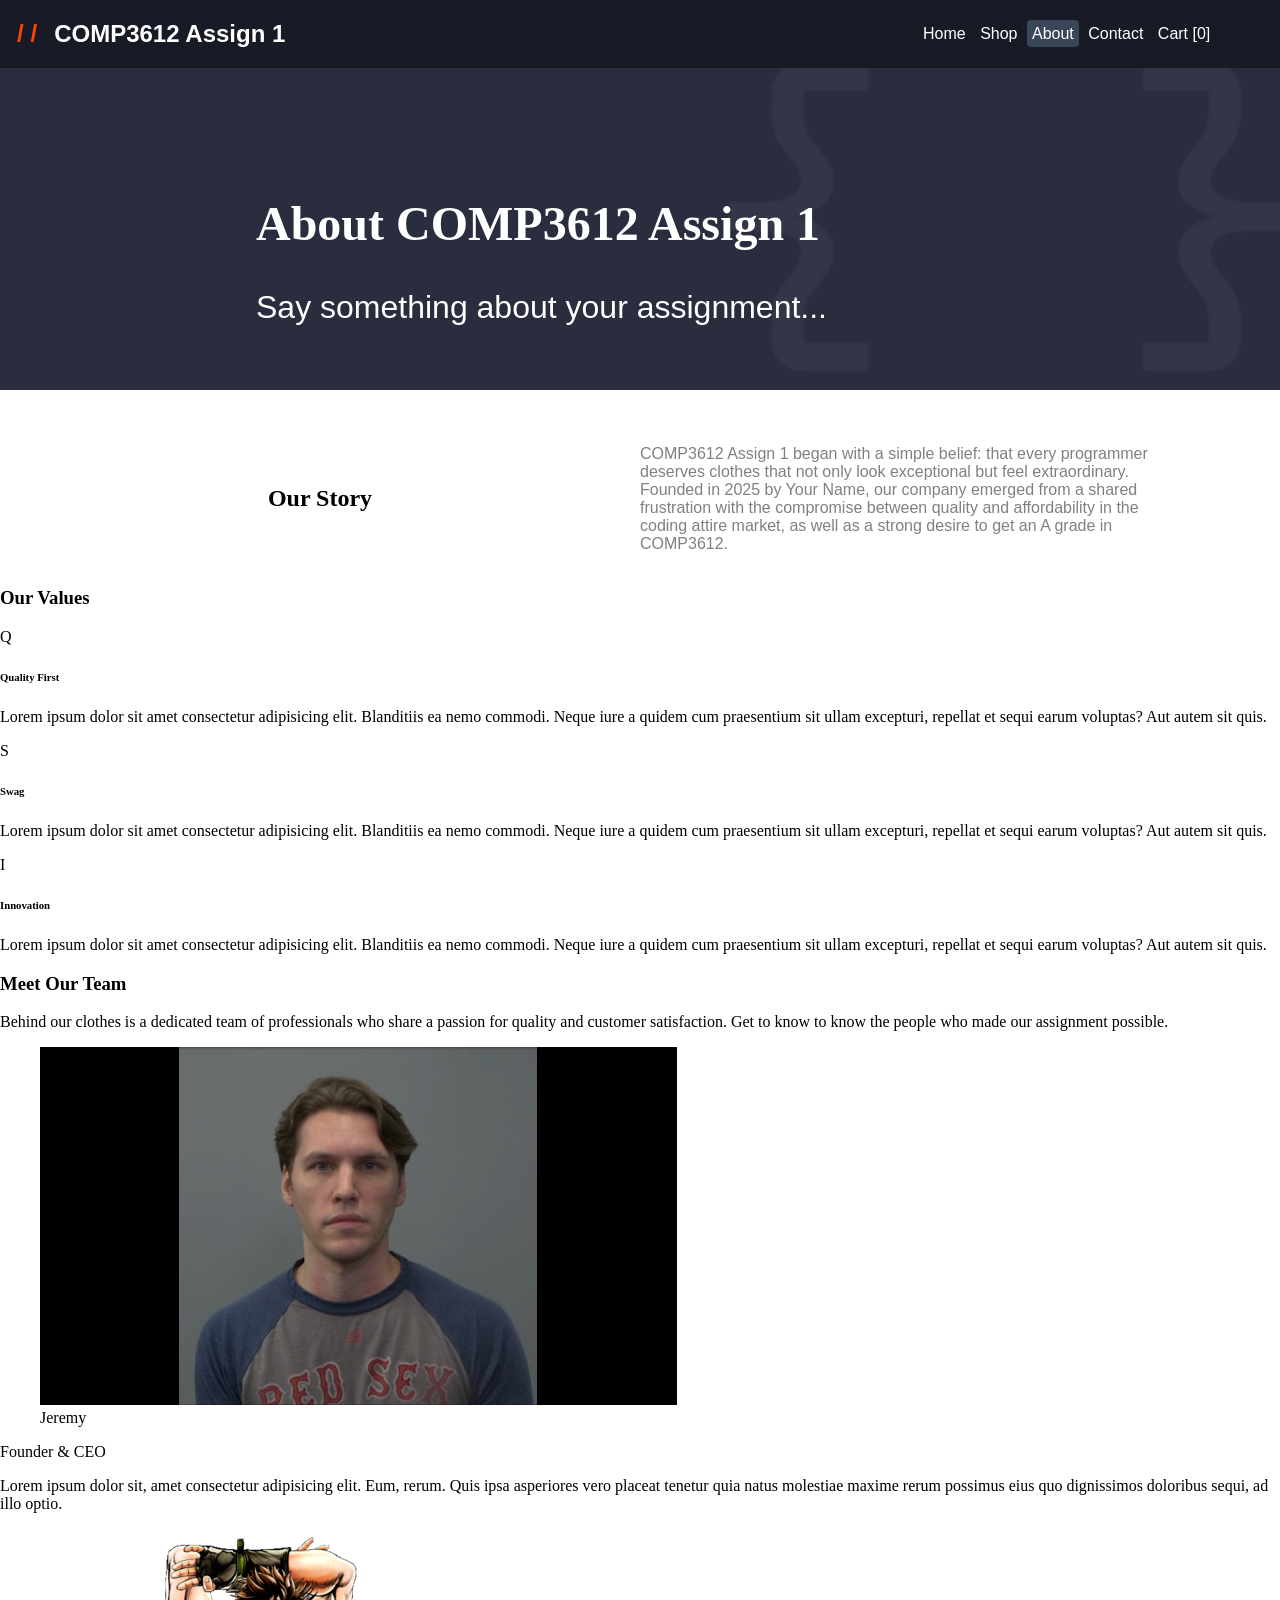
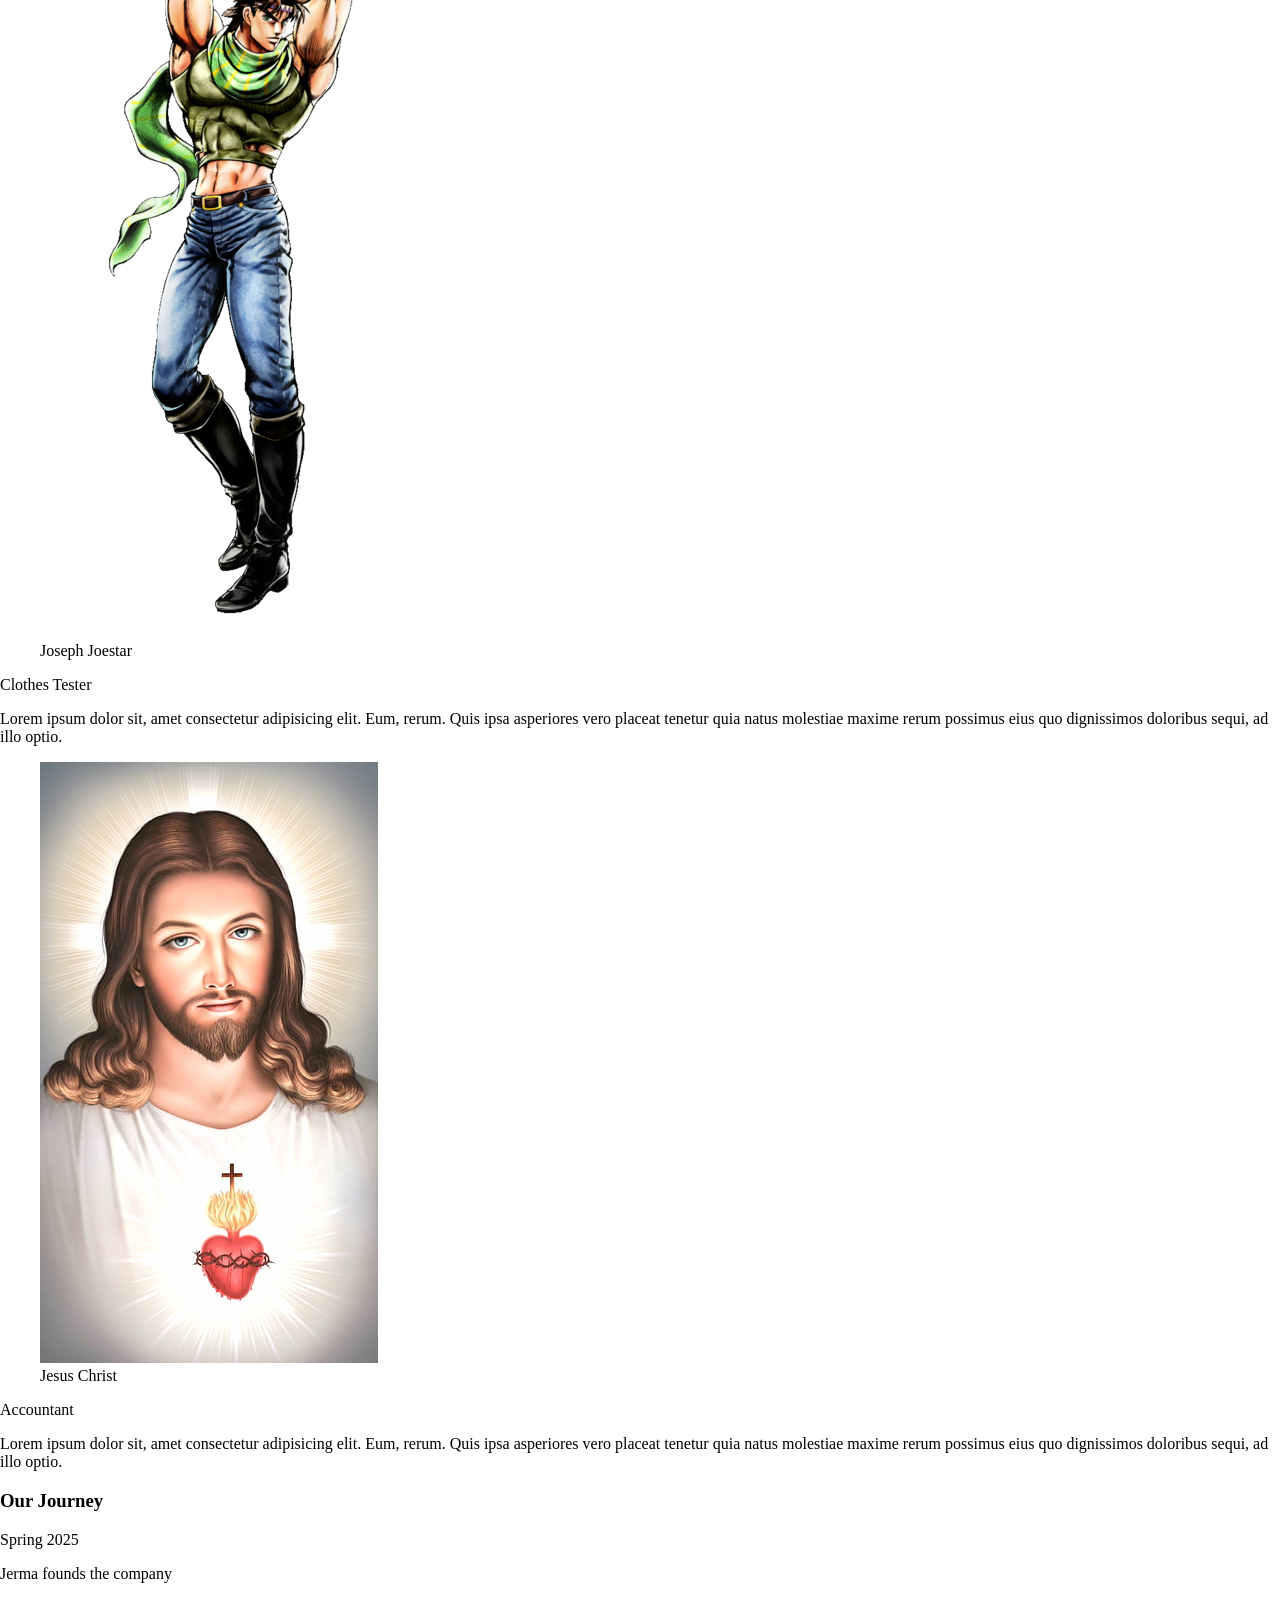
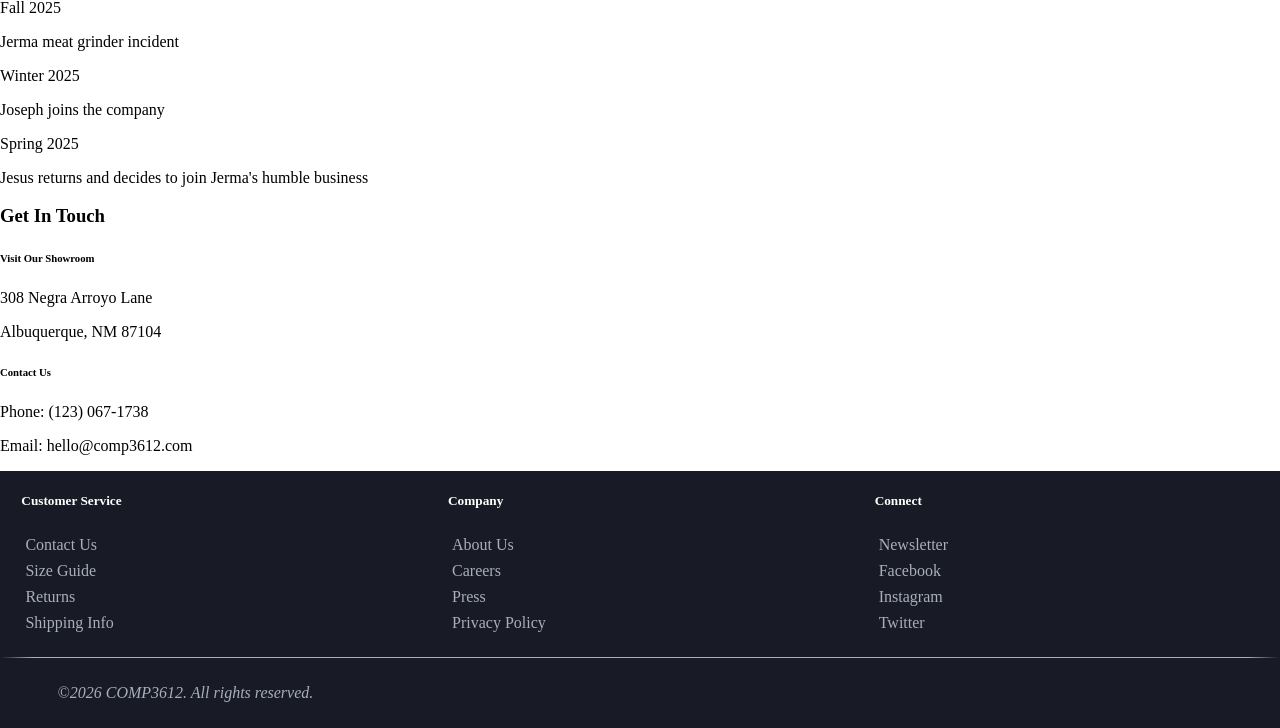
==== pages/about.html @ 3eaf0a94 "styled story in about" ====
<!doctype html>
<html lang="en">
<!-- index file template from: https://getbootstrap.com/docs/5.3/getting-started/introduction/-->
    <head>
        <meta charset="utf-8">
        <meta name="viewport" content="width=device-width, initial-scale=1">
        <link rel="stylesheet" href="../style/main.css">
        <title>COMP3612 Assign 1 About</title>
    </head>
    <body>
        <nav>
            <h1><span>/ /</span>COMP3612 Assign 1</h1>
            <div>
                <a href="../index.html">Home</a>
                <a>Shop</a>
                <a href="about.html" class="current-page">About</a>
                <a>Contact</a>
                <a>Cart [0]</a>
            </div>
        </nav>

        <section class="hero">
            <div>
                <h1>About COMP3612 Assign 1</h1>
                <p>Say something about your assignment...</p>
            </div>
        </section>

        <section class="story">
            <h2>Our Story</h2>
            <p>
                COMP3612 Assign 1 began with a simple belief: that every programmer deserves clothes that not only look exceptional but feel extraordinary. 
                Founded in 2025 by Your Name, our company emerged from a shared frustration with the compromise between quality and affordability in the coding 
                attire market, as well as a strong desire to get an A grade in COMP3612.
            </p>
        </section>

        <section class ="values">
            <h3>Our Values</h3>
            <article>
                <p>Q</p>
                <h6>Quality First</h6>
                <p>
                    Lorem ipsum dolor sit amet consectetur adipisicing elit. Blanditiis ea nemo commodi. Neque iure a quidem cum praesentium sit ullam excepturi, 
                    repellat et sequi earum voluptas? Aut autem sit quis.
                </p>
            </article>

            <article>
                <p>S</p>
                <h6>Swag</h6>
                <p>
                    Lorem ipsum dolor sit amet consectetur adipisicing elit. Blanditiis ea nemo commodi. Neque iure a quidem cum praesentium sit ullam excepturi, 
                    repellat et sequi earum voluptas? Aut autem sit quis.
                </p>
            </article>

            <article>
                <p>I</p>
                <h6>Innovation</h6>
                <p>
                    Lorem ipsum dolor sit amet consectetur adipisicing elit. Blanditiis ea nemo commodi. Neque iure a quidem cum praesentium sit ullam excepturi, 
                    repellat et sequi earum voluptas? Aut autem sit quis.
                </p>
            </article>
        </section>

        <section class="team">
            <h3>Meet Our Team</h3>
            <p>
                Behind our clothes is a dedicated team of professionals who share a passion for quality and customer satisfaction. Get to know to know the people
                who made our assignment possible.
            </p>
            <article>
                <figure>
                    <img src="../images/jerma.jpg" alt="Jerma985">
                    <figcaption>Jeremy</figcaption>
                </figure>
                <p>Founder & CEO</p>
                <p>Lorem ipsum dolor sit, amet consectetur adipisicing elit. Eum, rerum. Quis ipsa asperiores vero placeat tenetur quia natus molestiae maxime rerum possimus eius quo dignissimos doloribus sequi, ad illo optio.</p>
            </article>

            <article>
                <figure>
                    <img src="../images/joseph.png" alt="Jojo">
                    <figcaption>Joseph Joestar</figcaption>
                </figure>
                <p>Clothes Tester</p>
                <p>Lorem ipsum dolor sit, amet consectetur adipisicing elit. Eum, rerum. Quis ipsa asperiores vero placeat tenetur quia natus molestiae maxime rerum possimus eius quo dignissimos doloribus sequi, ad illo optio.</p>
            </article>

            <article>
                <figure>
                    <img src="../images/jesus.jpg" alt="Jesus Christ">
                    <figcaption>Jesus Christ</figcaption>
                </figure>
                <p>Accountant</p>
                <p>Lorem ipsum dolor sit, amet consectetur adipisicing elit. Eum, rerum. Quis ipsa asperiores vero placeat tenetur quia natus molestiae maxime rerum possimus eius quo dignissimos doloribus sequi, ad illo optio.</p>
            </article>
        </section>

        <section class="journey">
            <h3>Our Journey</h3>
            <div>
                <p>Spring 2025</p>
                <p>Jerma founds the company</p>
            </div>
            <div>
                <p>Fall 2025</p>
                <p>Jerma meat grinder incident</p>
            </div>
            <div>
                <p>Winter 2025</p>
                <p>Joseph joins the company</p>
            </div>
            <div>
                <p>Spring 2025</p>
                <p>Jesus returns and decides to join Jerma's humble business</p>
            </div>
        </section>
        <section class="get-in-touch">
            <h3>Get In Touch</h3>
            <article>
                <h6>Visit Our Showroom</h6>
                <p>308 Negra Arroyo Lane</p>
                <p>Albuquerque, NM 87104</p>
            </article>
            <article>
                <h6>Contact Us</h6>
                <p>Phone: &lpar;123&rpar; 067-1738</p>
                <p>Email: hello@comp3612.com</p>
            </article>
        </section>
        <footer>
      <div class="footer-links">
        <section>
          <h5>Customer Service</h5>
          <a href="#">Contact Us</a>
          <a href="#">Size Guide</a>
          <a href="#">Returns</a>
          <a href="#">Shipping Info</a>
        </section>

        <section>
          <h5>Company</h5>
          <a href="#">About Us</a>
          <a href="#">Careers</a>
          <a href="#">Press</a>
          <a href="#">Privacy Policy</a>
        </section>

        <section>
          <h5>Connect</h5>
            <a href="#">Newsletter</a>
            <a href="#">Facebook</a>
            <a href="#">Instagram</a>
            <a href="#">Twitter</a>
        </section>
      </div>
      <div class="copyright">
        <cite>&copy2026 COMP3612. All rights reserved.</cite>
      </div>
    </footer>
    </body>
</html>
---- style/main.css ----
body {
    margin: 0%;
}

/*Nav*/
nav h1 span {
    margin: 2%;
    color: orangered;
}
nav {
    display: grid;
    grid-template-columns: 2fr 1fr;
    margin: 0%;
    font-family: "Roboto", Verdana, sans-serif;
    color: white;
    background-color: #181b25;
    
}

nav div {
    margin:auto;
}

nav div a {
    color: white;
    text-decoration: none;
    padding: 5px;
}

.current-page {
    background-color: #394759;
    border-radius: 10%;
}

/* Home hero section for index and about*/
.hero {
    font-size: 2rem;
    color: white;
    margin: 0%;
    background-image: url("../images/hero_bg.png");
    background-size: 100%;
    background-repeat: no-repeat;
    background-color: #292d3d;
}

.hero h1 {
    margin: 0%;
    padding: 10% 30% 0% 20%;
}

.hero p {
    font-family: "Roboto", Verdana, sans-serif;
    margin: 0%;
    padding: 3% 30% 5% 20%;
}

button {
    font-weight: bold;
    margin: 0% 10% 3% 20%;
    padding: 1% 2% 1% 2%;
    border-radius: 5%;
    border: solid black 1px;
    background-color: #c9a53f;
}

/*Featured Products section for index*/
#featured-bg, #featured-bg h2 {
    padding: 1% 0% 1% 1%;
    background-color: #f3f4f7;
}
.featured {
    display: flex;
    justify-content: space-around;
    place-items: center;
}

.featured article {
    display: grid;
    grid-template-columns: 1f;
    flex: 1;
    min-height: 375px;
    min-width: 200px;
    margin: 1%;
    border: solid;
    border-width: 5px 1px 1px 1px;
    border-color: #396257 grey grey grey;
    border-radius: 1%;
}
.featured article img {
    margin: 10% auto 10% auto;
}

.figcaption {
    display: grid;
    grid-template-columns: 1fr;
    background-color: white;  
    padding: 0% 10% 0% 10%;
}

.figcaption h3, .figcaption p  {
    margin: 5% 0% 0% 0%;
}

.figcaption p {
    color: grey;
}

.figcaption a {
    font-family: "Roboto", Verdana, sans-serif;
    color: black;
    font-weight: bold;
    border: solid;
    border-width: 1px;
    border-radius: 5%;
    text-decoration: none;
    text-align: center;
    margin: 5% 0% 5% 0%;
    padding: 5%;
}

.featured article:hover{
    border-color: #cca740 black black black;
}

.featured article a:hover {
    color: white;
    background-color: #181b25;
}

/*Column section for index*/
.column {
    margin: 2% 50% 2% 2%;
}

.column p {
    font-family: "Roboto", Verdana, sans-serif;
    color: grey;
}

/*Story section*/

.story {
    display: grid;
    grid-template-columns: 1fr 1fr;
    place-items: center;
    margin-top: 3%;
}

.story p {
    font-family: "Roboto", Verdana, sans-serif;
    color: grey;
    margin-right: 20%;
}

/*Footer section*/
.footer-links {
    display: grid;
    grid-template-columns: 1fr 1fr 1fr;
    background-color: #181b25;
}

.footer-links section {
    display: grid;
    grid-template-columns: 1fr;
    margin-left: 5%;
    padding-bottom: 5%;
}

footer div h5 {
    color: white;
}

.footer-links section a{
    color: #aaadbd;
    text-decoration: none;
    margin: 1%;
}

.copyright {
    color: #aaadbd;
    border-top: solid #aaadbd 1px;
    border-left: solid #181b25 2rem;
    border-right: solid #181b25 2rem;
    background-color: #181b25;
    padding: 2%;
}
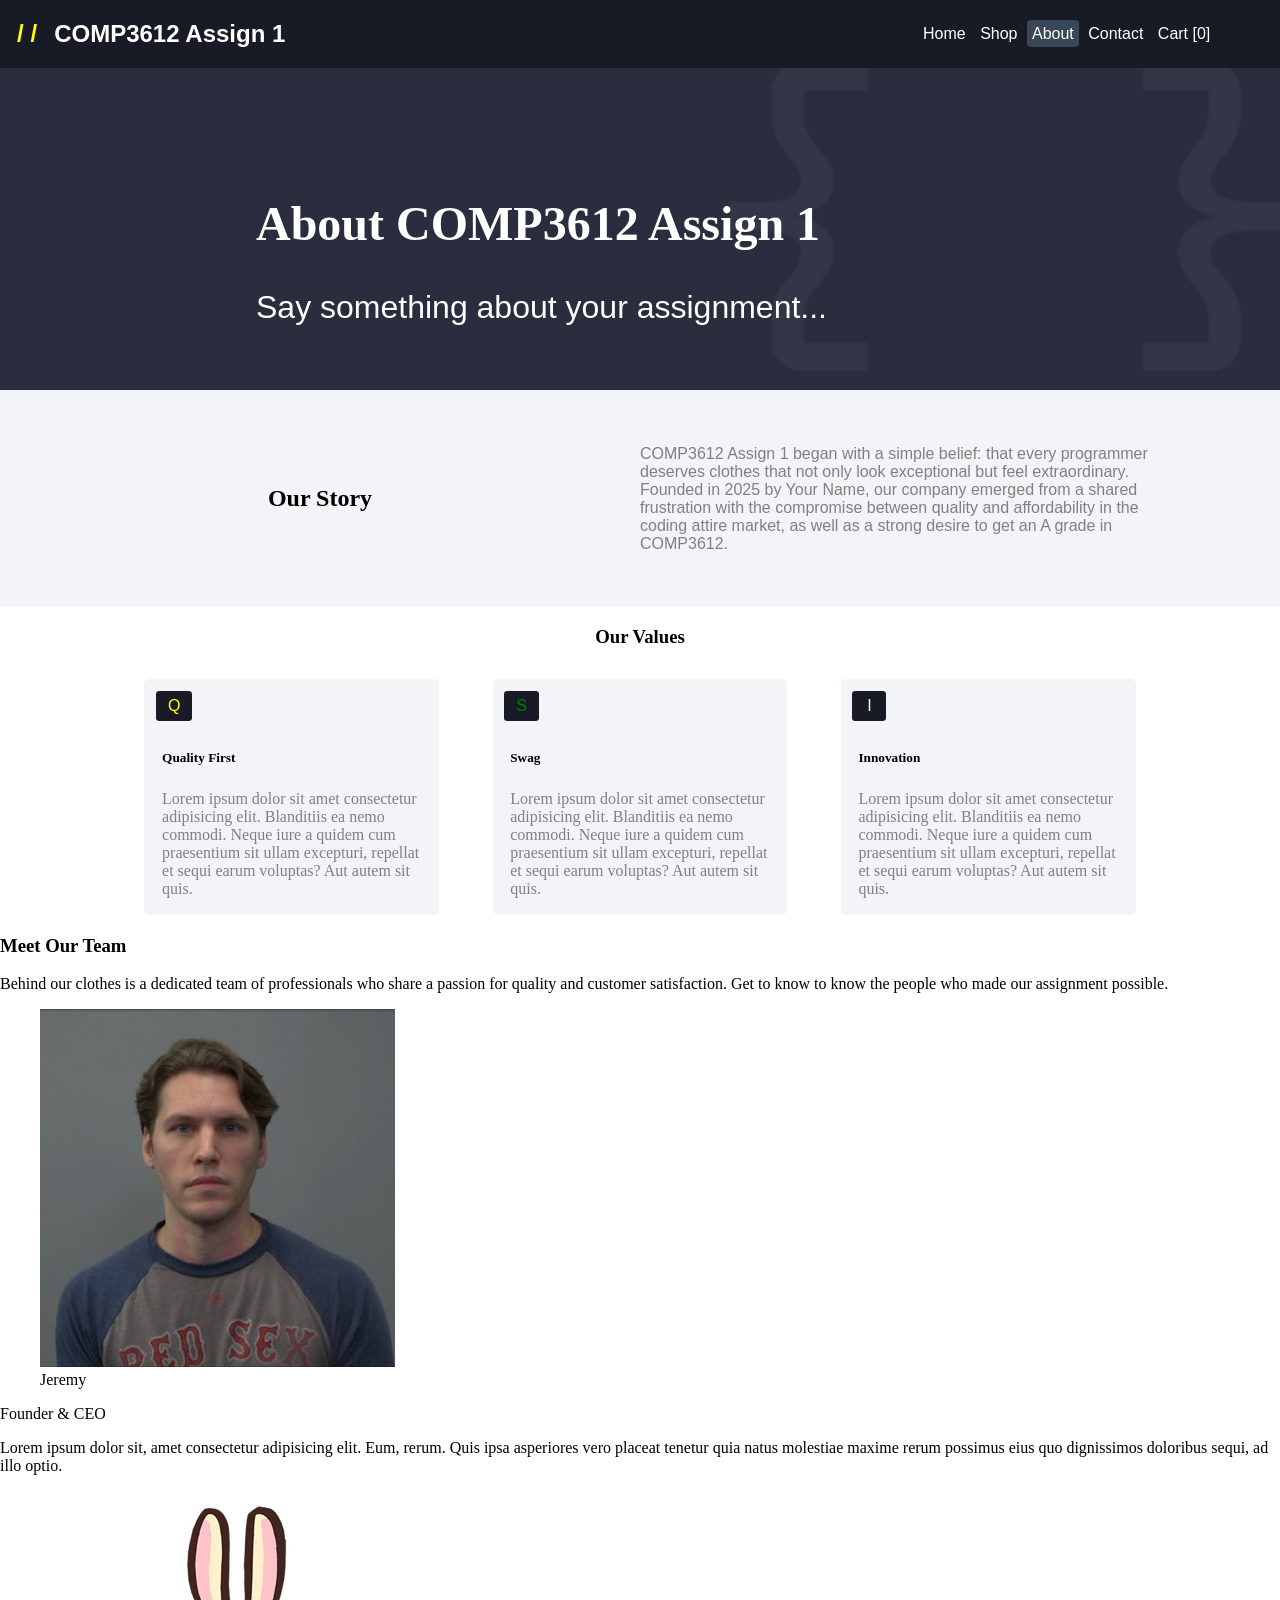
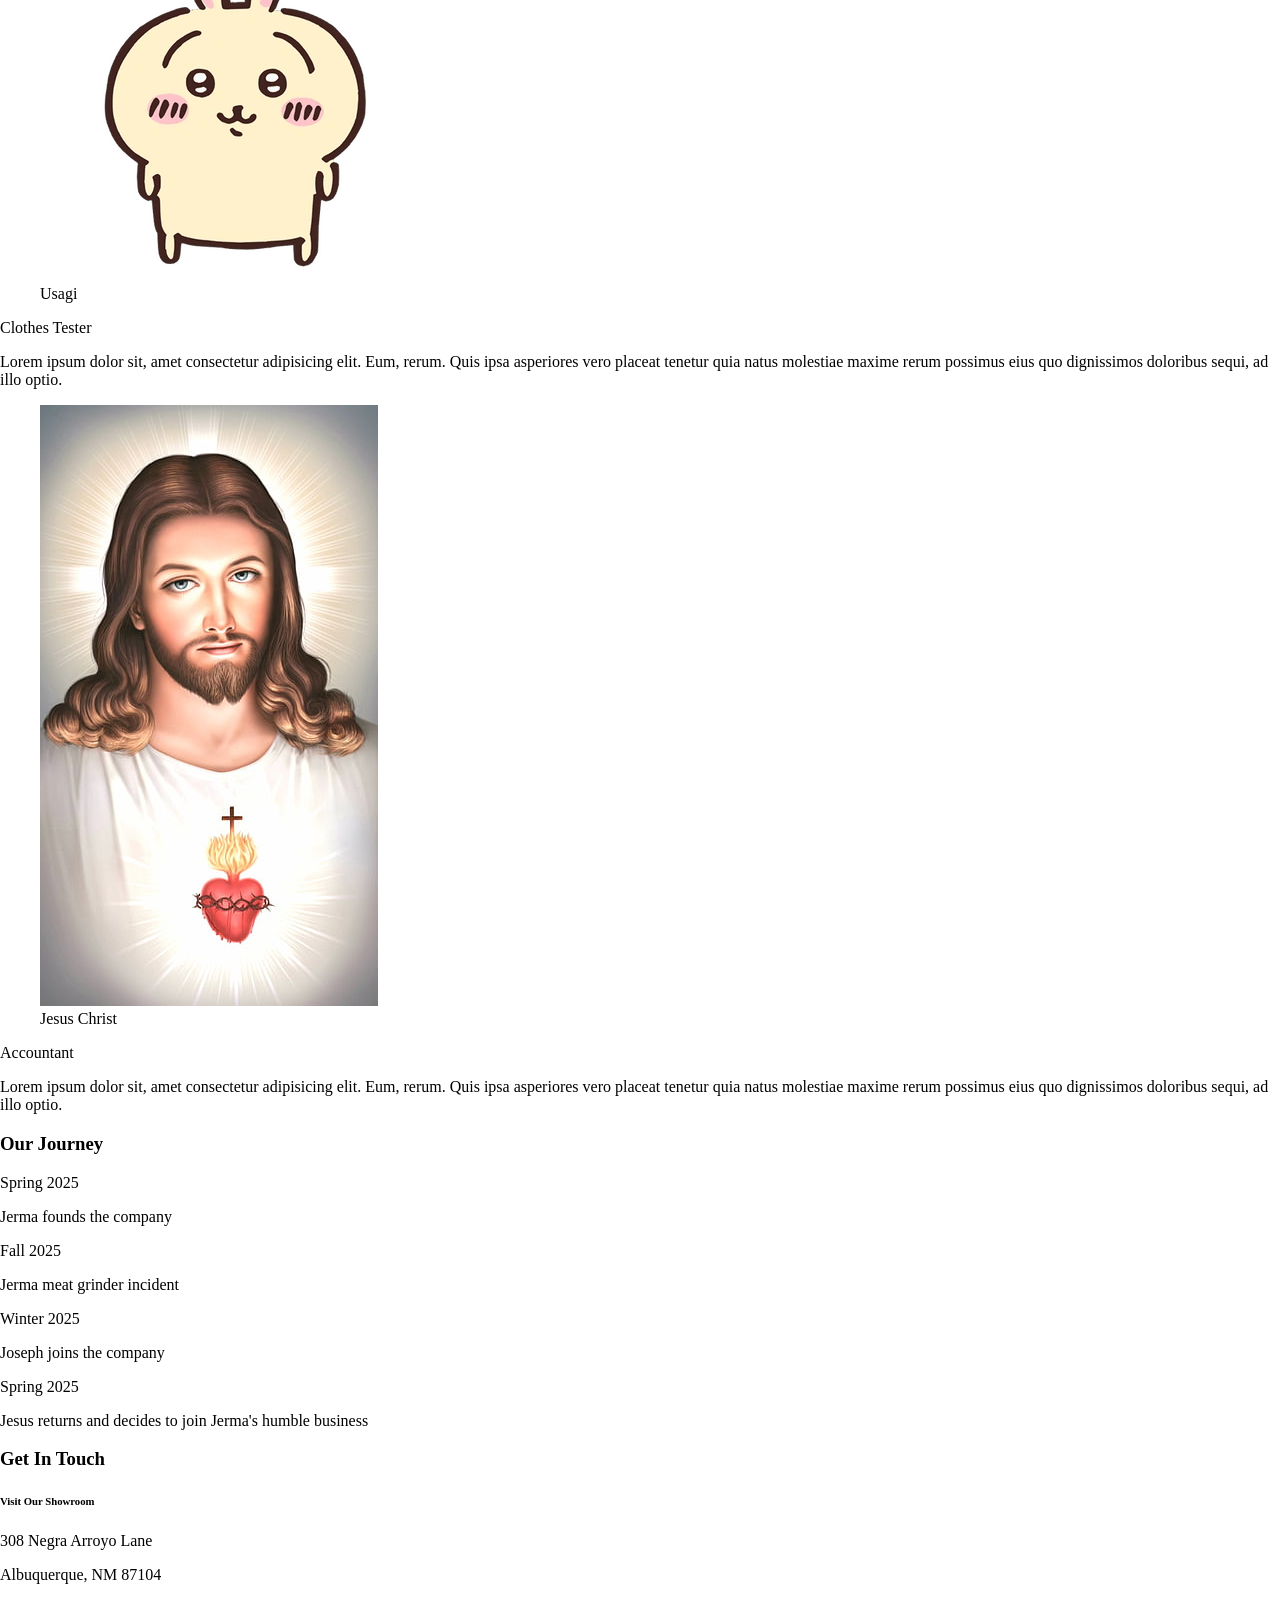
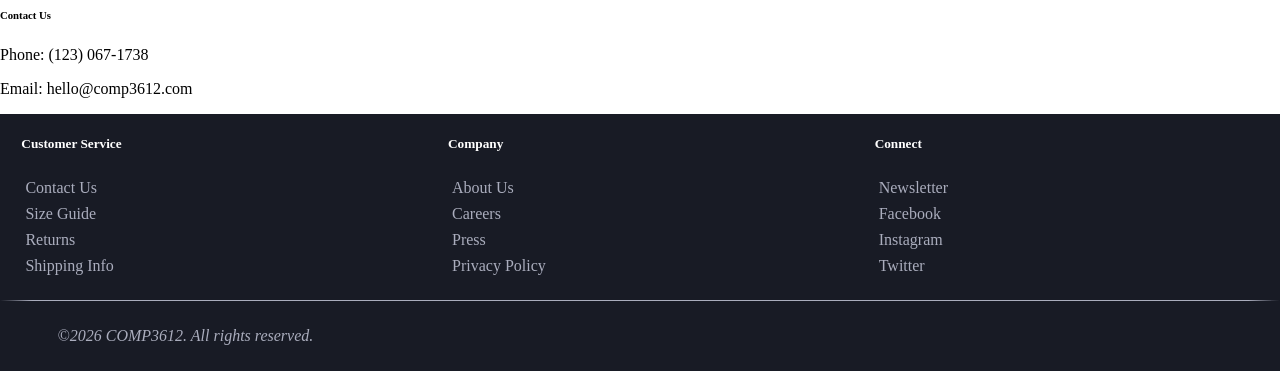
==== commit 24199038: "for real this time" ====
--- a/pages/about.html
+++ b/pages/about.html
@@ -36,10 +36,10 @@
         </section>
 
         <section class ="values">
-            <h3>Our Values</h3>
+            <h3 id="values-header">Our Values</h3>
             <article>
-                <p>Q</p>
-                <h6>Quality First</h6>
+                <span id="quality">Q</span>
+                <h5>Quality First</h5>
                 <p>
                     Lorem ipsum dolor sit amet consectetur adipisicing elit. Blanditiis ea nemo commodi. Neque iure a quidem cum praesentium sit ullam excepturi, 
                     repellat et sequi earum voluptas? Aut autem sit quis.
@@ -47,8 +47,8 @@
             </article>
 
             <article>
-                <p>S</p>
-                <h6>Swag</h6>
+                <span id="swag">S</span>
+                <h5>Swag</h5>
                 <p>
                     Lorem ipsum dolor sit amet consectetur adipisicing elit. Blanditiis ea nemo commodi. Neque iure a quidem cum praesentium sit ullam excepturi, 
                     repellat et sequi earum voluptas? Aut autem sit quis.
@@ -56,8 +56,8 @@
             </article>
 
             <article>
-                <p>I</p>
-                <h6>Innovation</h6>
+                <span id="innovation">I</span>
+                <h5>Innovation</h5>
                 <p>
                     Lorem ipsum dolor sit amet consectetur adipisicing elit. Blanditiis ea nemo commodi. Neque iure a quidem cum praesentium sit ullam excepturi, 
                     repellat et sequi earum voluptas? Aut autem sit quis.
@@ -73,6 +73,7 @@
             </p>
             <article>
                 <figure>
+                    <!--Image taken from: https://www.pinterest.com/0heebyjeeby0/jerma/-->
                     <img src="../images/jerma.jpg" alt="Jerma985">
                     <figcaption>Jeremy</figcaption>
                 </figure>
@@ -82,8 +83,9 @@
 
             <article>
                 <figure>
-                    <img src="../images/joseph.png" alt="Jojo">
-                    <figcaption>Joseph Joestar</figcaption>
+                    <!--Image taken from: https://hero.fandom.com/wiki/Usagi_(Chiikawa)-->
+                    <img src="../images/Usagi.webp" alt="Usagi">
+                    <figcaption>Usagi</figcaption>
                 </figure>
                 <p>Clothes Tester</p>
                 <p>Lorem ipsum dolor sit, amet consectetur adipisicing elit. Eum, rerum. Quis ipsa asperiores vero placeat tenetur quia natus molestiae maxime rerum possimus eius quo dignissimos doloribus sequi, ad illo optio.</p>
@@ -91,6 +93,7 @@
 
             <article>
                 <figure>
+                    <!--Image taken from: https://www.peakpx.com/en/search?q=jesus-->
                     <img src="../images/jesus.jpg" alt="Jesus Christ">
                     <figcaption>Jesus Christ</figcaption>
                 </figure>
--- a/style/main.css
+++ b/style/main.css
@@ -6,7 +6,7 @@
 /*Nav*/
 nav h1 span {
     margin: 2%;
-    color: orangered;
+    color: yellow;
 }
 nav {
     display: grid;
@@ -138,19 +138,81 @@
     color: grey;
 }
 
-/*Story section*/
-
+/*Story section for about*/ 
 .story {
     display: grid;
     grid-template-columns: 1fr 1fr;
     place-items: center;
-    margin-top: 3%;
+    padding: 3% 0% 3% 0%;
+    background-color: #f3f4f7;
 }
 
 .story p {
     font-family: "Roboto", Verdana, sans-serif;
     color: grey;
     margin-right: 20%;
+}
+
+/*Values section in about*/
+#values-header {
+    grid-area: header;
+}
+/*Grid area from: https://www.w3schools.com/cssref/tryit.php?filename=trycss_grid-area_named1*/
+.values {
+    display: grid;
+    grid-template-areas: 'header header header';
+    place-items: center;
+    gap: 2%;
+    padding: 0% 10% 0% 10%;
+}
+
+.values article {
+    background-color: #f3f4f7;
+    border-radius: 2%;
+    margin: 2% 5% 2% 5%;
+}
+
+.values article h5 {
+    margin: 4%;
+    padding: 2%
+}
+
+.values article p {
+    color: grey;
+    margin: 4%;
+    padding: 2%
+}
+
+#quality {
+    font-family: "Roboto", Verdana, sans-serif;
+    display: inline-block;
+    color: yellow;
+    background-color: #181b25;
+    border-radius: 10%;
+    margin: 4%;
+    padding: 2% 4% 2% 4%;
+  
+}
+#swag {
+    font-family: "Roboto", Verdana, sans-serif;
+    display: inline-block;
+    color: green;
+    background-color: #181b25;
+    border-radius: 10%;
+    margin: 4%;
+    padding: 2% 4% 2% 4%;
+  
+}
+#innovation {
+    font-family: "Roboto", Verdana, sans-serif;
+    display: inline-block;
+    font-family: "Roboto", Verdana, sans-serif;
+    color: white;
+    background-color: #181b25;
+    border-radius: 10%;
+    margin: 4%;
+    padding: 2% 5% 2% 5%;
+  
 }
 
 /*Footer section*/
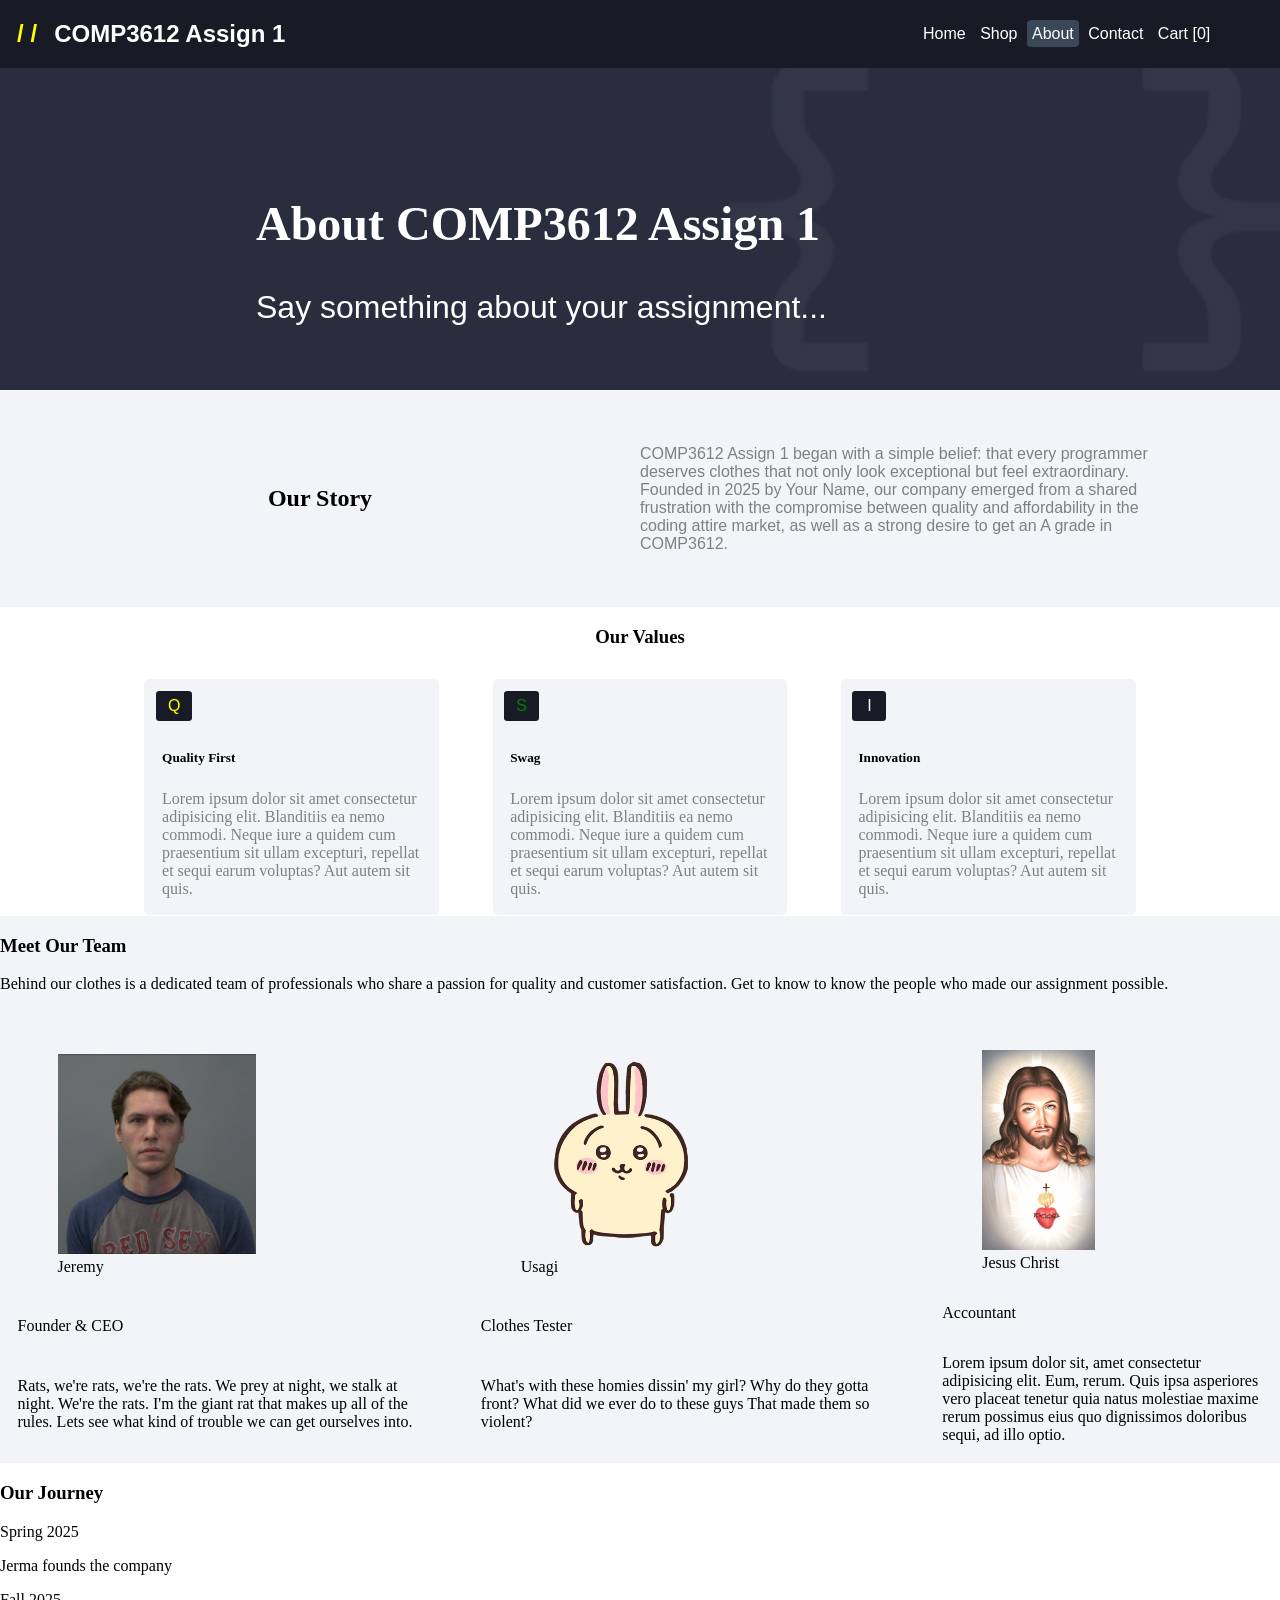
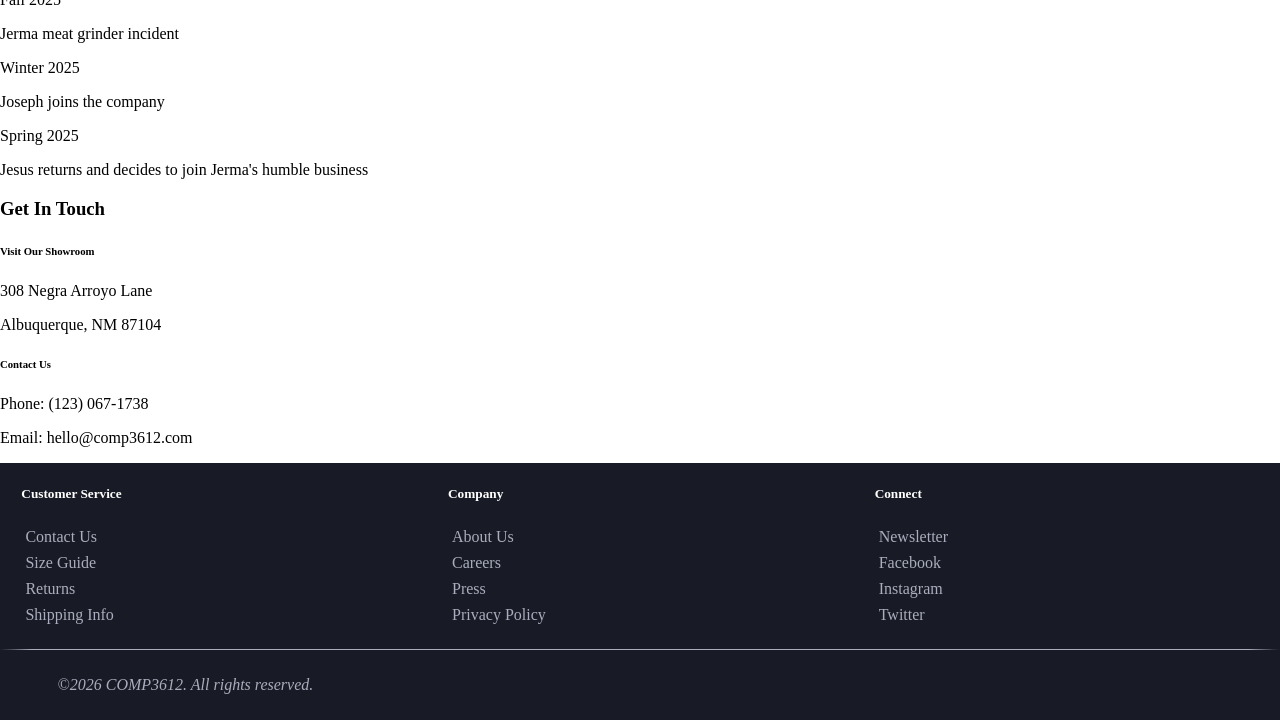
==== commit 3332175f: "progress on team styling" ====
--- a/pages/about.html
+++ b/pages/about.html
@@ -66,11 +66,13 @@
         </section>
 
         <section class="team">
-            <h3>Meet Our Team</h3>
-            <p>
-                Behind our clothes is a dedicated team of professionals who share a passion for quality and customer satisfaction. Get to know to know the people
-                who made our assignment possible.
-            </p>
+            <div id="team-header">
+                <h3>Meet Our Team</h3>
+                <p>
+                    Behind our clothes is a dedicated team of professionals who share a passion for quality and customer satisfaction. Get to know to know the people
+                    who made our assignment possible.
+                </p>
+            </div>
             <article>
                 <figure>
                     <!--Image taken from: https://www.pinterest.com/0heebyjeeby0/jerma/-->
@@ -78,7 +80,7 @@
                     <figcaption>Jeremy</figcaption>
                 </figure>
                 <p>Founder & CEO</p>
-                <p>Lorem ipsum dolor sit, amet consectetur adipisicing elit. Eum, rerum. Quis ipsa asperiores vero placeat tenetur quia natus molestiae maxime rerum possimus eius quo dignissimos doloribus sequi, ad illo optio.</p>
+                <p>Rats, we're rats, we're the rats. We prey at night, we stalk at night. We're the rats. I'm the giant rat that makes up all of the rules. Lets see what kind of trouble we can get ourselves into.</p>
             </article>
 
             <article>
@@ -88,9 +90,9 @@
                     <figcaption>Usagi</figcaption>
                 </figure>
                 <p>Clothes Tester</p>
-                <p>Lorem ipsum dolor sit, amet consectetur adipisicing elit. Eum, rerum. Quis ipsa asperiores vero placeat tenetur quia natus molestiae maxime rerum possimus eius quo dignissimos doloribus sequi, ad illo optio.</p>
+                <p>What's with these homies dissin' my girl? Why do they gotta front? What did we ever do to these guys That made them so violent?</p>
             </article>
-
+            
             <article>
                 <figure>
                     <!--Image taken from: https://www.peakpx.com/en/search?q=jesus-->
--- a/style/main.css
+++ b/style/main.css
@@ -215,6 +215,28 @@
   
 }
 
+/*Team section in about*/
+#team-header {
+    grid-area: header;
+}
+
+.team {
+    display: grid;
+    grid-template-areas: 'header header header';
+    place-items: central;
+    gap: 2%;
+    background-color: #f3f4f7;
+}
+
+.team article {
+    display: grid;
+    grid-template-columns: 1fr;
+    margin: 4%;
+}
+
+.team img {
+    max-height: 200px;
+}
 /*Footer section*/
 .footer-links {
     display: grid;
@@ -247,3 +269,5 @@
     background-color: #181b25;
     padding: 2%;
 }
+
+
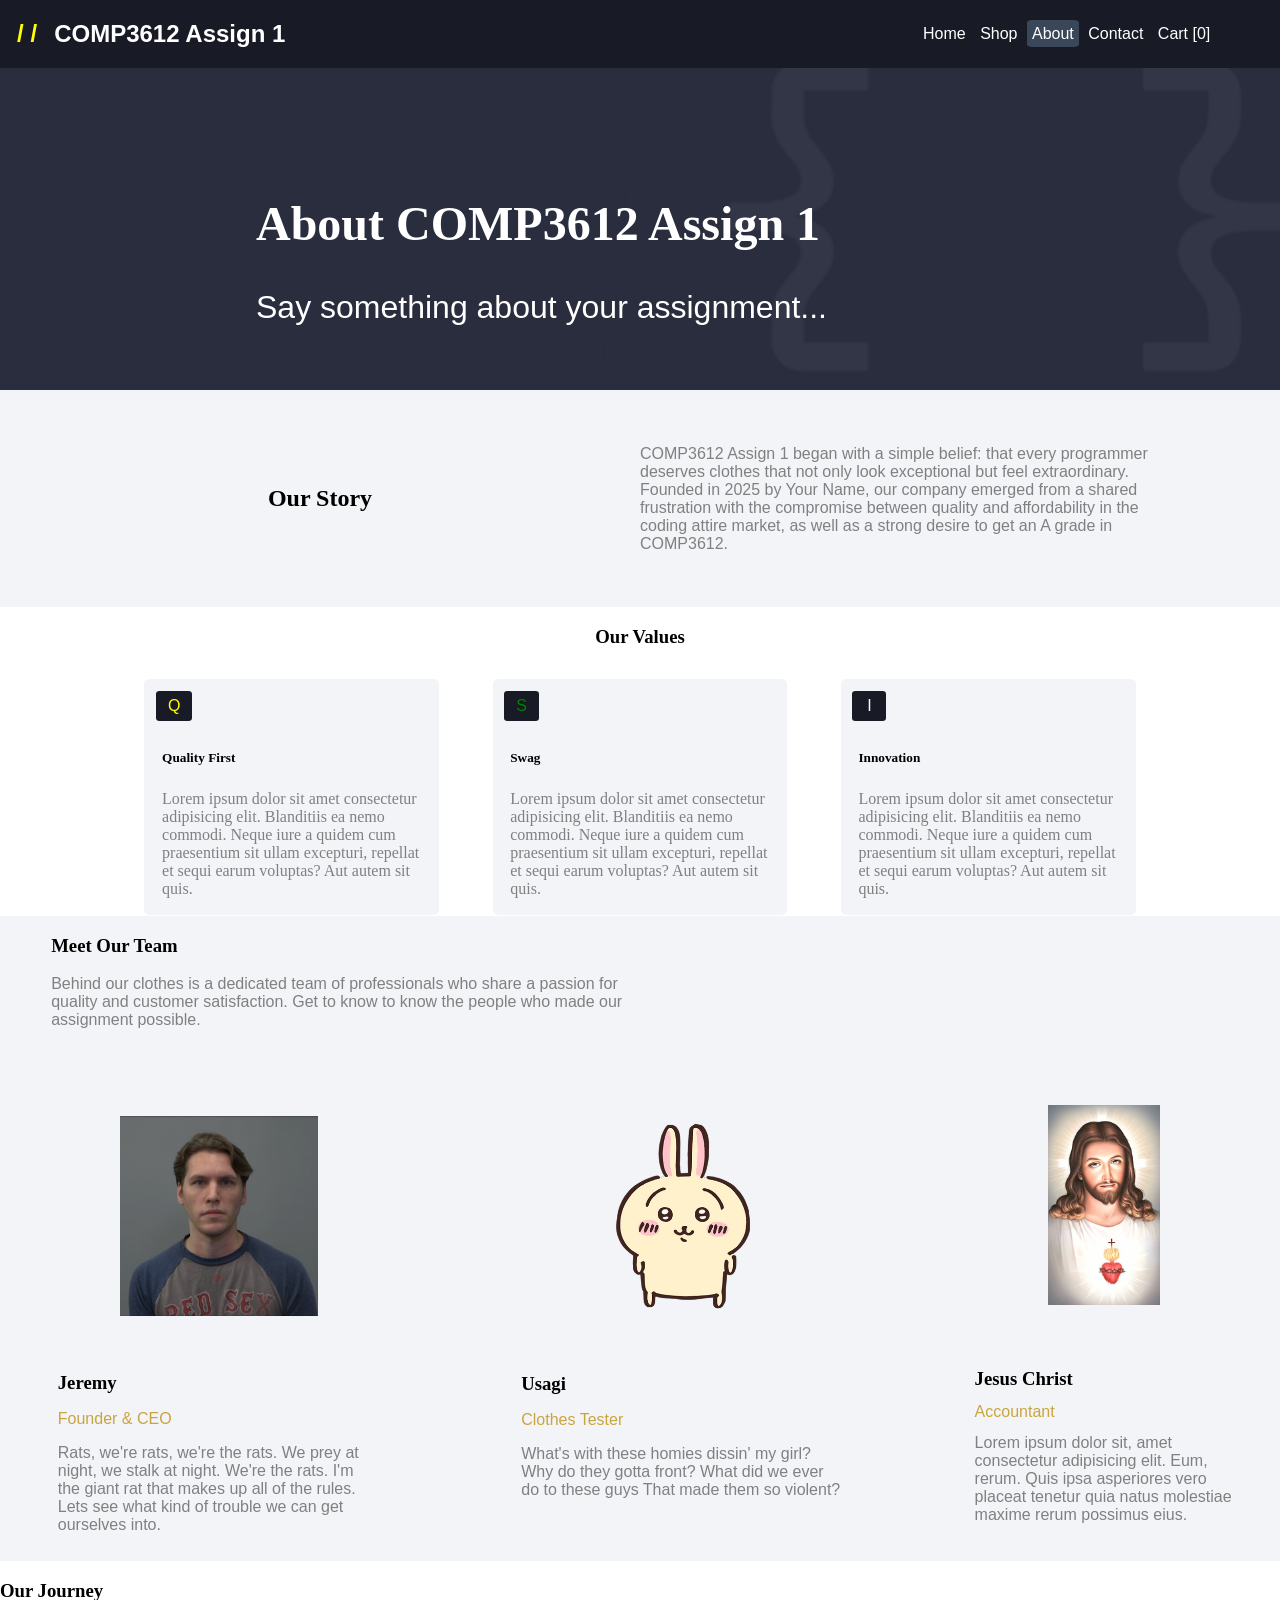
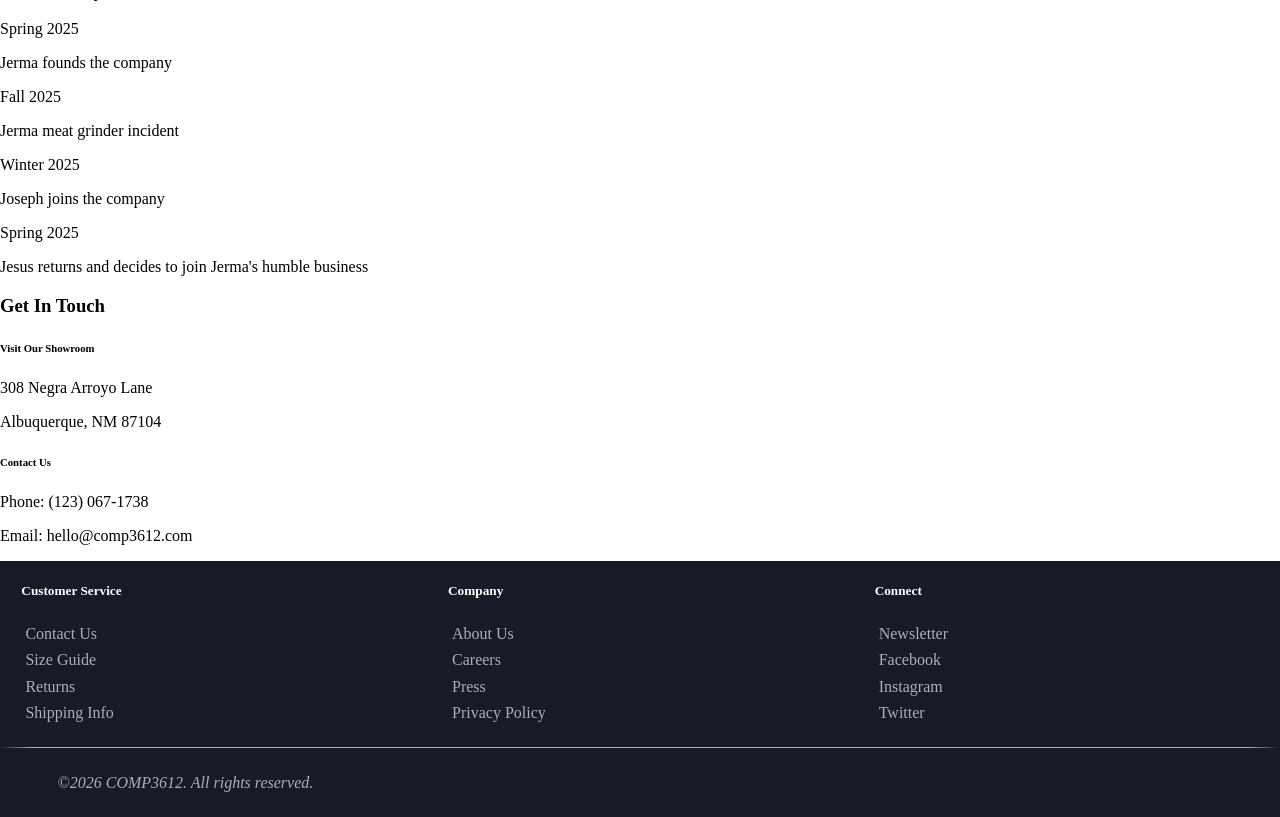
==== commit 7bfdd7ab: "styled team" ====
--- a/pages/about.html
+++ b/pages/about.html
@@ -74,33 +74,33 @@
                 </p>
             </div>
             <article>
-                <figure>
-                    <!--Image taken from: https://www.pinterest.com/0heebyjeeby0/jerma/-->
-                    <img src="../images/jerma.jpg" alt="Jerma985">
-                    <figcaption>Jeremy</figcaption>
-                </figure>
-                <p>Founder & CEO</p>
-                <p>Rats, we're rats, we're the rats. We prey at night, we stalk at night. We're the rats. I'm the giant rat that makes up all of the rules. Lets see what kind of trouble we can get ourselves into.</p>
+                <!--Image taken from: https://www.pinterest.com/0heebyjeeby0/jerma/-->
+                <img src="../images/jerma.jpg" alt="Jerma985">
+                <div class="figcaption">
+                    <h3>Jeremy</h3>
+                    <p class="job-title">Founder & CEO</p>
+                    <p>Rats, we're rats, we're the rats. We prey at night, we stalk at night. We're the rats. I'm the giant rat that makes up all of the rules. Lets see what kind of trouble we can get ourselves into.</p>
+                </div>
             </article>
 
             <article>
-                <figure>
-                    <!--Image taken from: https://hero.fandom.com/wiki/Usagi_(Chiikawa)-->
-                    <img src="../images/Usagi.webp" alt="Usagi">
-                    <figcaption>Usagi</figcaption>
-                </figure>
-                <p>Clothes Tester</p>
-                <p>What's with these homies dissin' my girl? Why do they gotta front? What did we ever do to these guys That made them so violent?</p>
+                <!--Image taken from: https://hero.fandom.com/wiki/Usagi_(Chiikawa)-->
+                <img src="../images/Usagi.webp" alt="Usagi">
+                <div class="figcaption">
+                    <h3>Usagi</h3>
+                    <p class="job-title">Clothes Tester</p>
+                    <p>What's with these homies dissin' my girl? Why do they gotta front? What did we ever do to these guys That made them so violent?</p>
+                </div>
             </article>
-            
+
             <article>
-                <figure>
-                    <!--Image taken from: https://www.peakpx.com/en/search?q=jesus-->
-                    <img src="../images/jesus.jpg" alt="Jesus Christ">
-                    <figcaption>Jesus Christ</figcaption>
-                </figure>
-                <p>Accountant</p>
-                <p>Lorem ipsum dolor sit, amet consectetur adipisicing elit. Eum, rerum. Quis ipsa asperiores vero placeat tenetur quia natus molestiae maxime rerum possimus eius quo dignissimos doloribus sequi, ad illo optio.</p>
+                <!--Image taken from: https://www.peakpx.com/en/search?q=jesus-->
+                <img src="../images/jesus.jpg" alt="Jesus Christ">
+                <div class="figcaption">
+                    <br><h3>Jesus Christ</h3>
+                    <p class="job-title">Accountant</p>
+                    <p>Lorem ipsum dolor sit, amet consectetur adipisicing elit. Eum, rerum. Quis ipsa asperiores vero placeat tenetur quia natus molestiae maxime rerum possimus eius.</p>
+                </div>
             </article>
         </section>
 
--- a/style/main.css
+++ b/style/main.css
@@ -206,7 +206,6 @@
 #innovation {
     font-family: "Roboto", Verdana, sans-serif;
     display: inline-block;
-    font-family: "Roboto", Verdana, sans-serif;
     color: white;
     background-color: #181b25;
     border-radius: 10%;
@@ -218,6 +217,12 @@
 /*Team section in about*/
 #team-header {
     grid-area: header;
+    padding: 0% 50% 0% 4%;
+}
+
+#team-header p, .figcaption p{
+    font-family: "Roboto", Verdana, sans-serif;
+    color: grey;
 }
 
 .team {
@@ -229,14 +234,32 @@
 }
 
 .team article {
-    display: grid;
-    grid-template-columns: 1fr;
-    margin: 4%;
+    display: flex;
+    flex-direction: column;
+    align-items: flex-start;
+    justify-content: flex-start;
+    margin: 4%;
+    padding-bottom: 5%;
+
 }
 
 .team img {
     max-height: 200px;
-}
+        margin: 10% auto 10% auto;
+
+}
+
+p.job-title {
+    color: #c9a53f;
+}
+
+.team div.figcaption {
+    background-color: #f3f4f7;
+}
+
+
+
+
 /*Footer section*/
 .footer-links {
     display: grid;
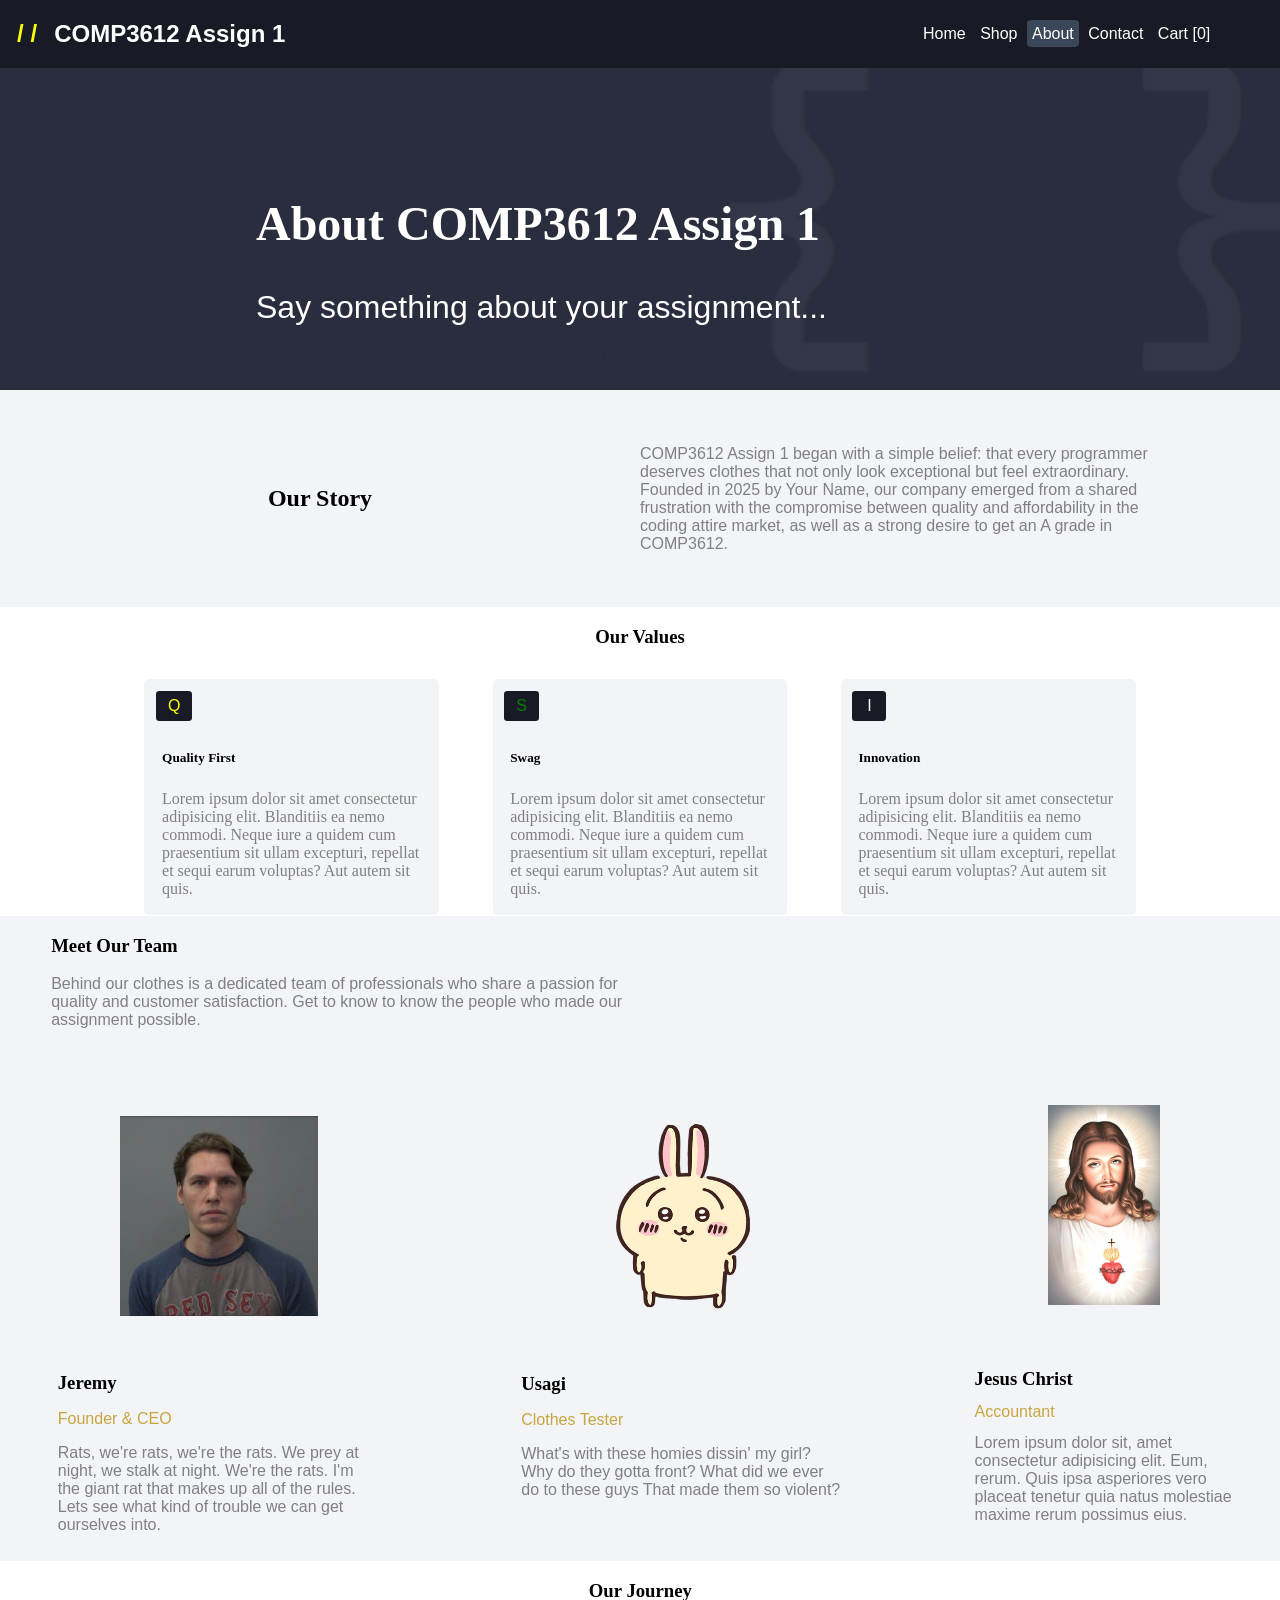
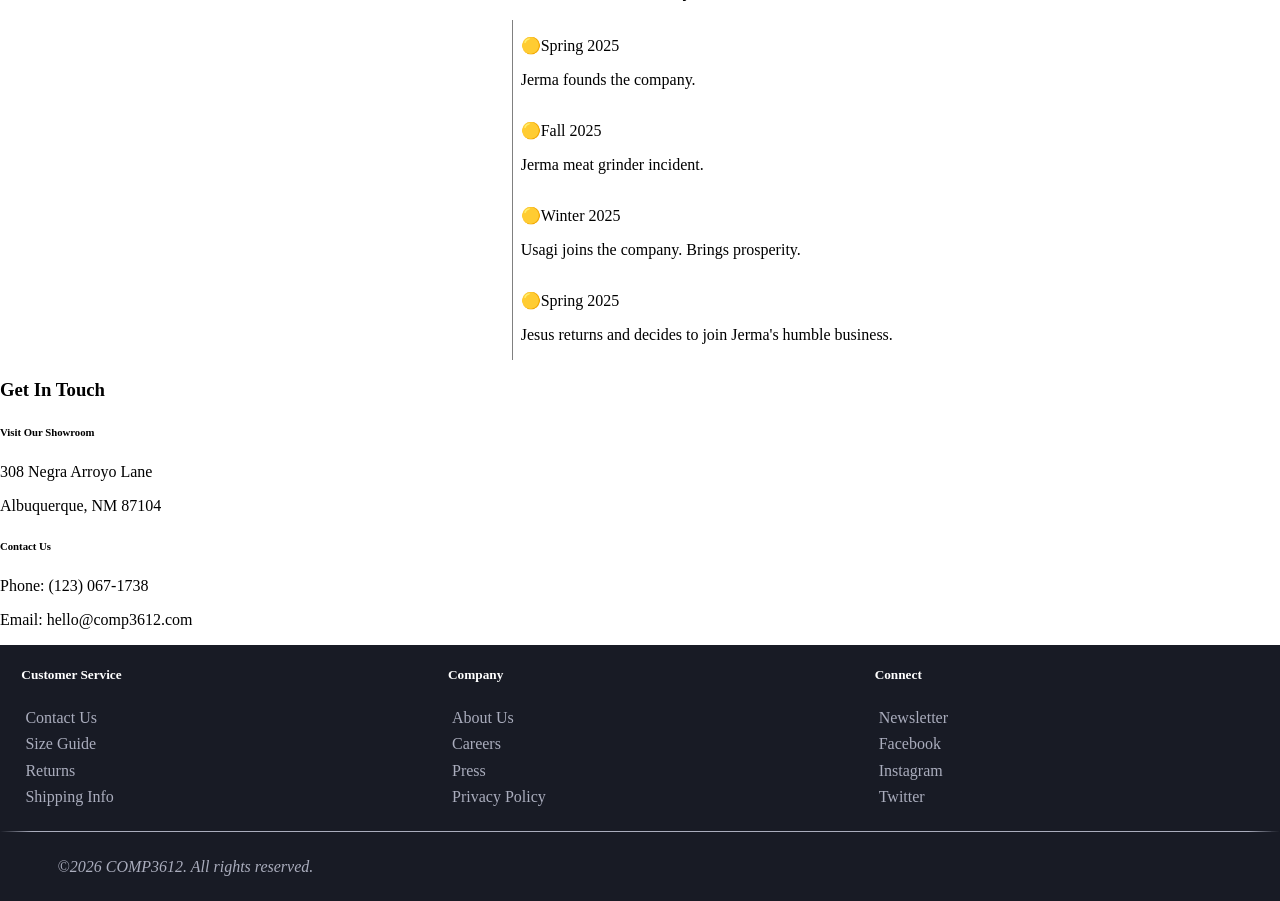
==== commit 60c64b33: "styled journey" ====
--- a/pages/about.html
+++ b/pages/about.html
@@ -107,20 +107,20 @@
         <section class="journey">
             <h3>Our Journey</h3>
             <div>
-                <p>Spring 2025</p>
-                <p>Jerma founds the company</p>
+                <p>&#128993;Spring 2025</p>
+                <p>Jerma founds the company.</p>
             </div>
             <div>
-                <p>Fall 2025</p>
-                <p>Jerma meat grinder incident</p>
+                <p>&#128993;Fall 2025</p>
+                <p>Jerma meat grinder incident.</p>
             </div>
             <div>
-                <p>Winter 2025</p>
-                <p>Joseph joins the company</p>
+                <p>&#128993;Winter 2025</p>
+                <p>Usagi joins the company. Brings prosperity.</p>
             </div>
             <div>
-                <p>Spring 2025</p>
-                <p>Jesus returns and decides to join Jerma's humble business</p>
+                <p>&#128993;Spring 2025</p>
+                <p>Jesus returns and decides to join Jerma's humble business.</p>
             </div>
         </section>
         <section class="get-in-touch">
--- a/style/main.css
+++ b/style/main.css
@@ -257,6 +257,23 @@
     background-color: #f3f4f7;
 }
 
+/*journey section in about*/
+.journey {
+    display: flex;
+    flex-direction: column;
+    align-items: flex-start;
+    justify-content: flex-start;
+    padding-left: 40%;
+}
+
+.journey h3 {
+    padding-left: 10%;
+}
+
+.journey div {
+    border-left: solid grey 1px;
+    padding-left: 1%;
+}
 
 
 
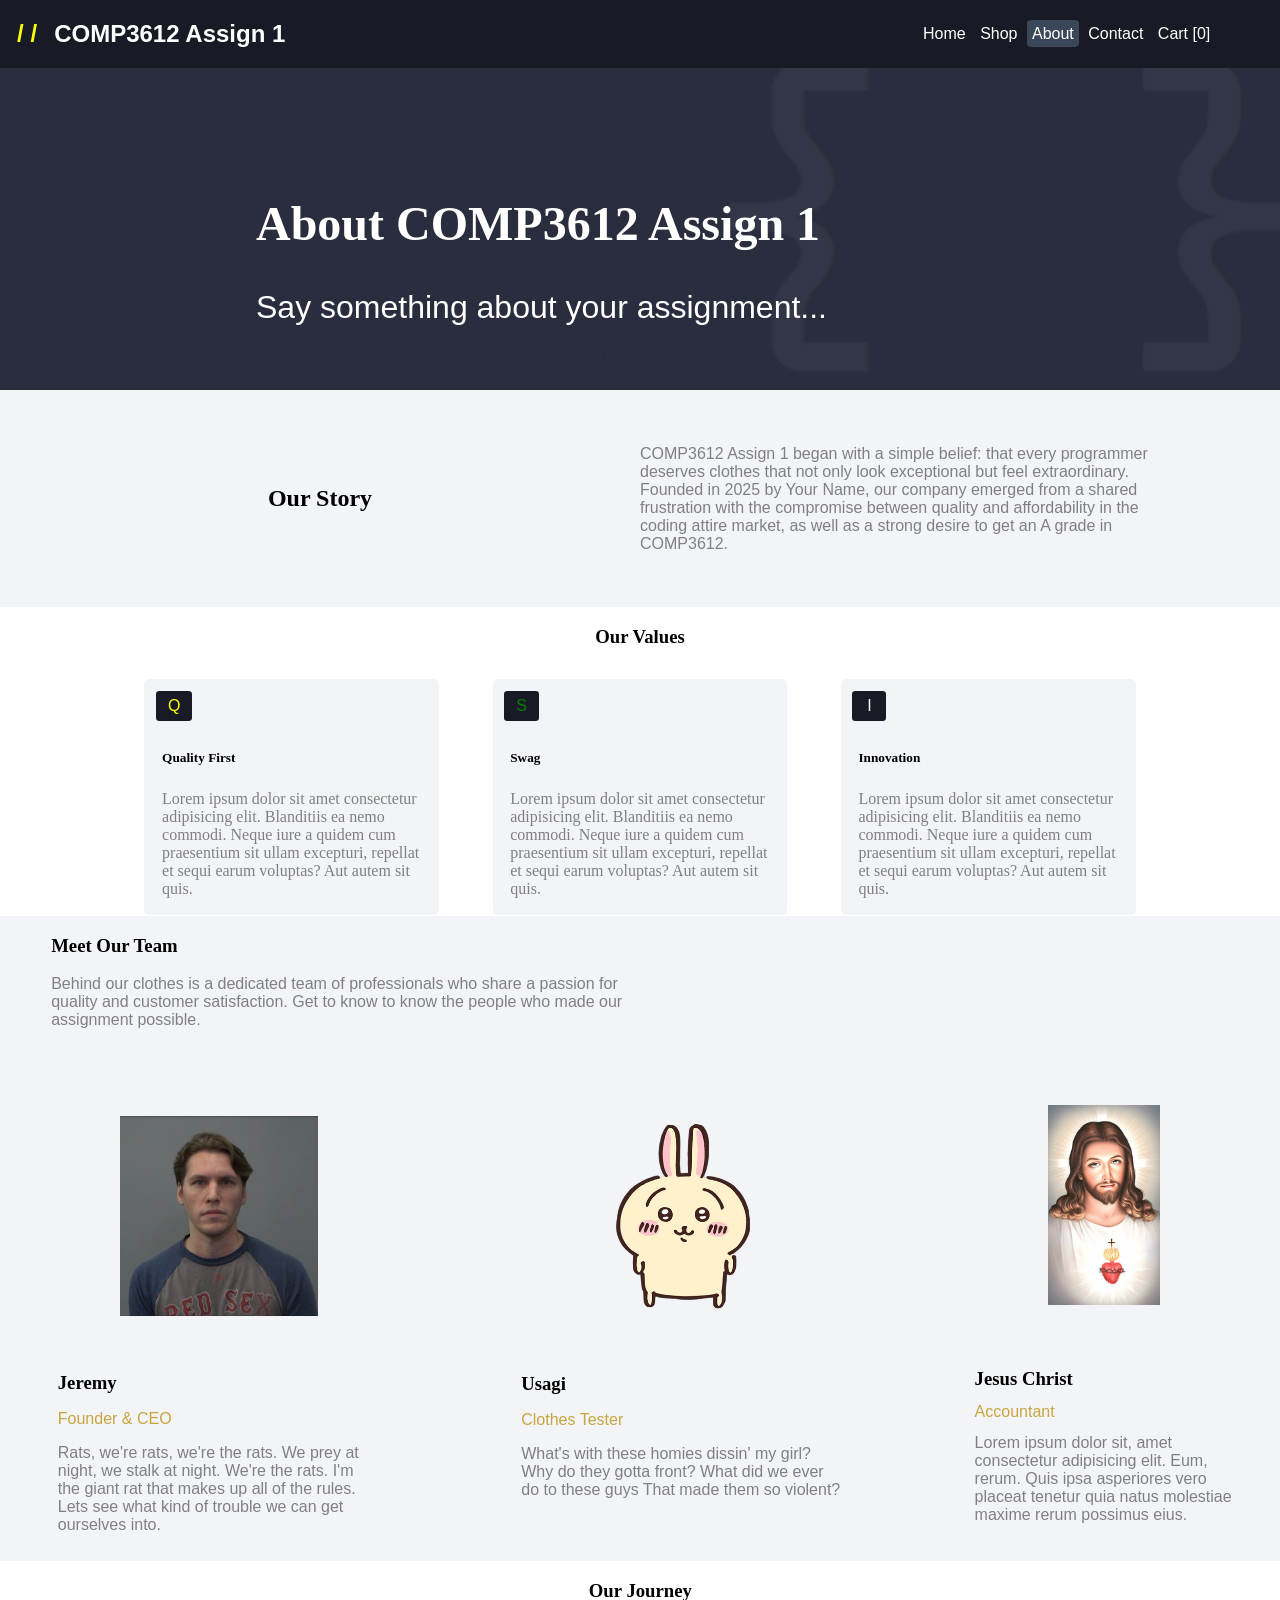
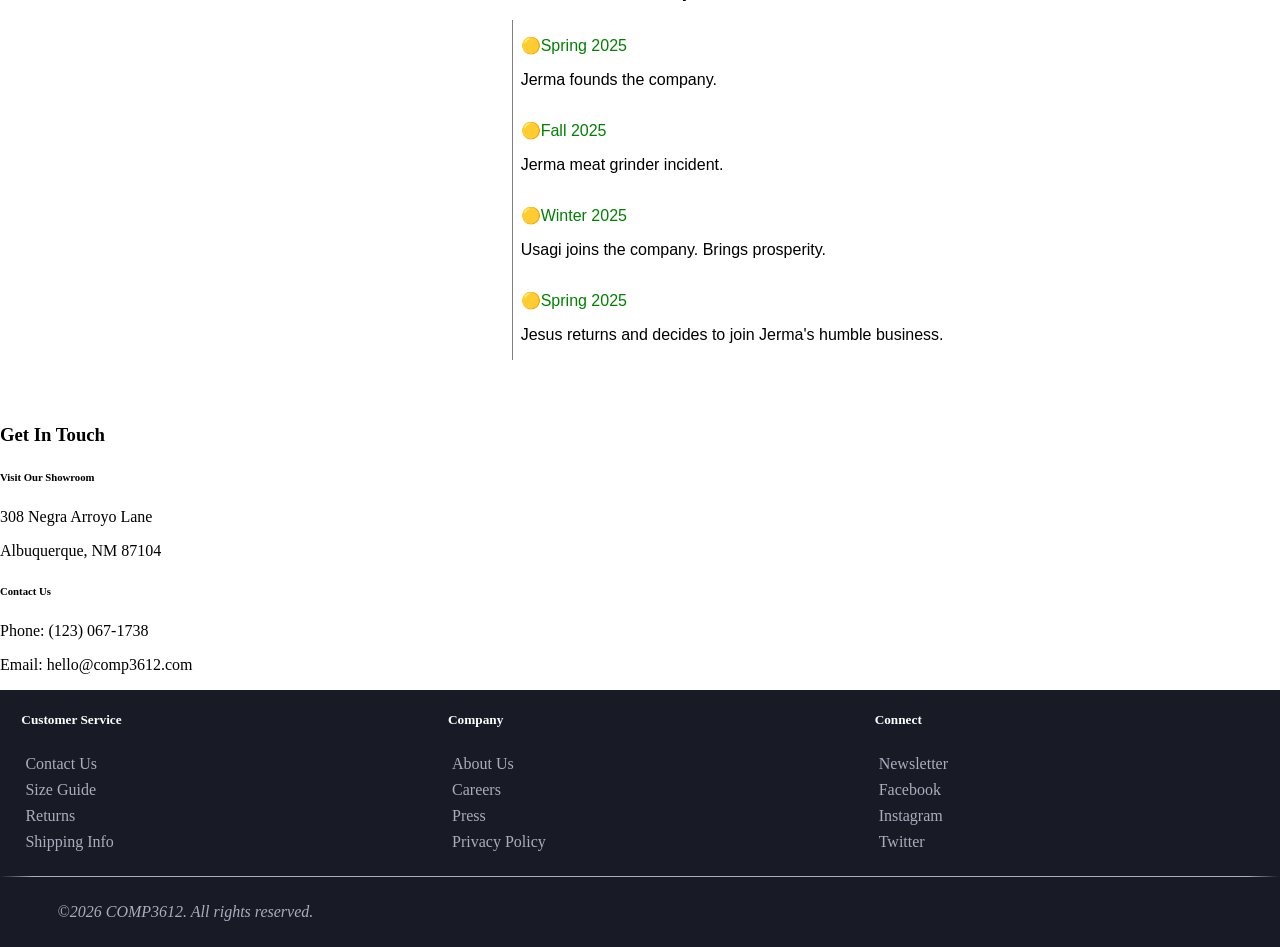
==== commit dcfb4f2f: "styled journey" ====
--- a/pages/about.html
+++ b/pages/about.html
@@ -107,34 +107,37 @@
         <section class="journey">
             <h3>Our Journey</h3>
             <div>
-                <p>&#128993;Spring 2025</p>
+                <p class="season">&#128993;Spring 2025</p>
                 <p>Jerma founds the company.</p>
             </div>
             <div>
-                <p>&#128993;Fall 2025</p>
+                <p class="season">&#128993;Fall 2025</p>
                 <p>Jerma meat grinder incident.</p>
             </div>
             <div>
-                <p>&#128993;Winter 2025</p>
+                <p class="season">&#128993;Winter 2025</p>
                 <p>Usagi joins the company. Brings prosperity.</p>
             </div>
             <div>
-                <p>&#128993;Spring 2025</p>
+                <p class="season">&#128993;Spring 2025</p>
                 <p>Jesus returns and decides to join Jerma's humble business.</p>
             </div>
         </section>
+        
         <section class="get-in-touch">
             <h3>Get In Touch</h3>
-            <article>
-                <h6>Visit Our Showroom</h6>
-                <p>308 Negra Arroyo Lane</p>
-                <p>Albuquerque, NM 87104</p>
-            </article>
-            <article>
-                <h6>Contact Us</h6>
-                <p>Phone: &lpar;123&rpar; 067-1738</p>
-                <p>Email: hello@comp3612.com</p>
-            </article>
+            <div>
+                <article>
+                    <h6>Visit Our Showroom</h6>
+                    <p>308 Negra Arroyo Lane</p>
+                    <p>Albuquerque, NM 87104</p>
+                </article>
+                <article>
+                    <h6>Contact Us</h6>
+                    <p>Phone: &lpar;123&rpar; 067-1738</p>
+                    <p>Email: hello@comp3612.com</p>
+                </article>
+            </div>
         </section>
         <footer>
       <div class="footer-links">
--- a/style/main.css
+++ b/style/main.css
@@ -264,13 +264,19 @@
     align-items: flex-start;
     justify-content: flex-start;
     padding-left: 40%;
+    margin-bottom: 5%;
 }
 
 .journey h3 {
     padding-left: 10%;
 }
 
+p.season {
+    color: green;
+}
+
 .journey div {
+    font-family: "Roboto", Verdana, sans-serif;
     border-left: solid grey 1px;
     padding-left: 1%;
 }
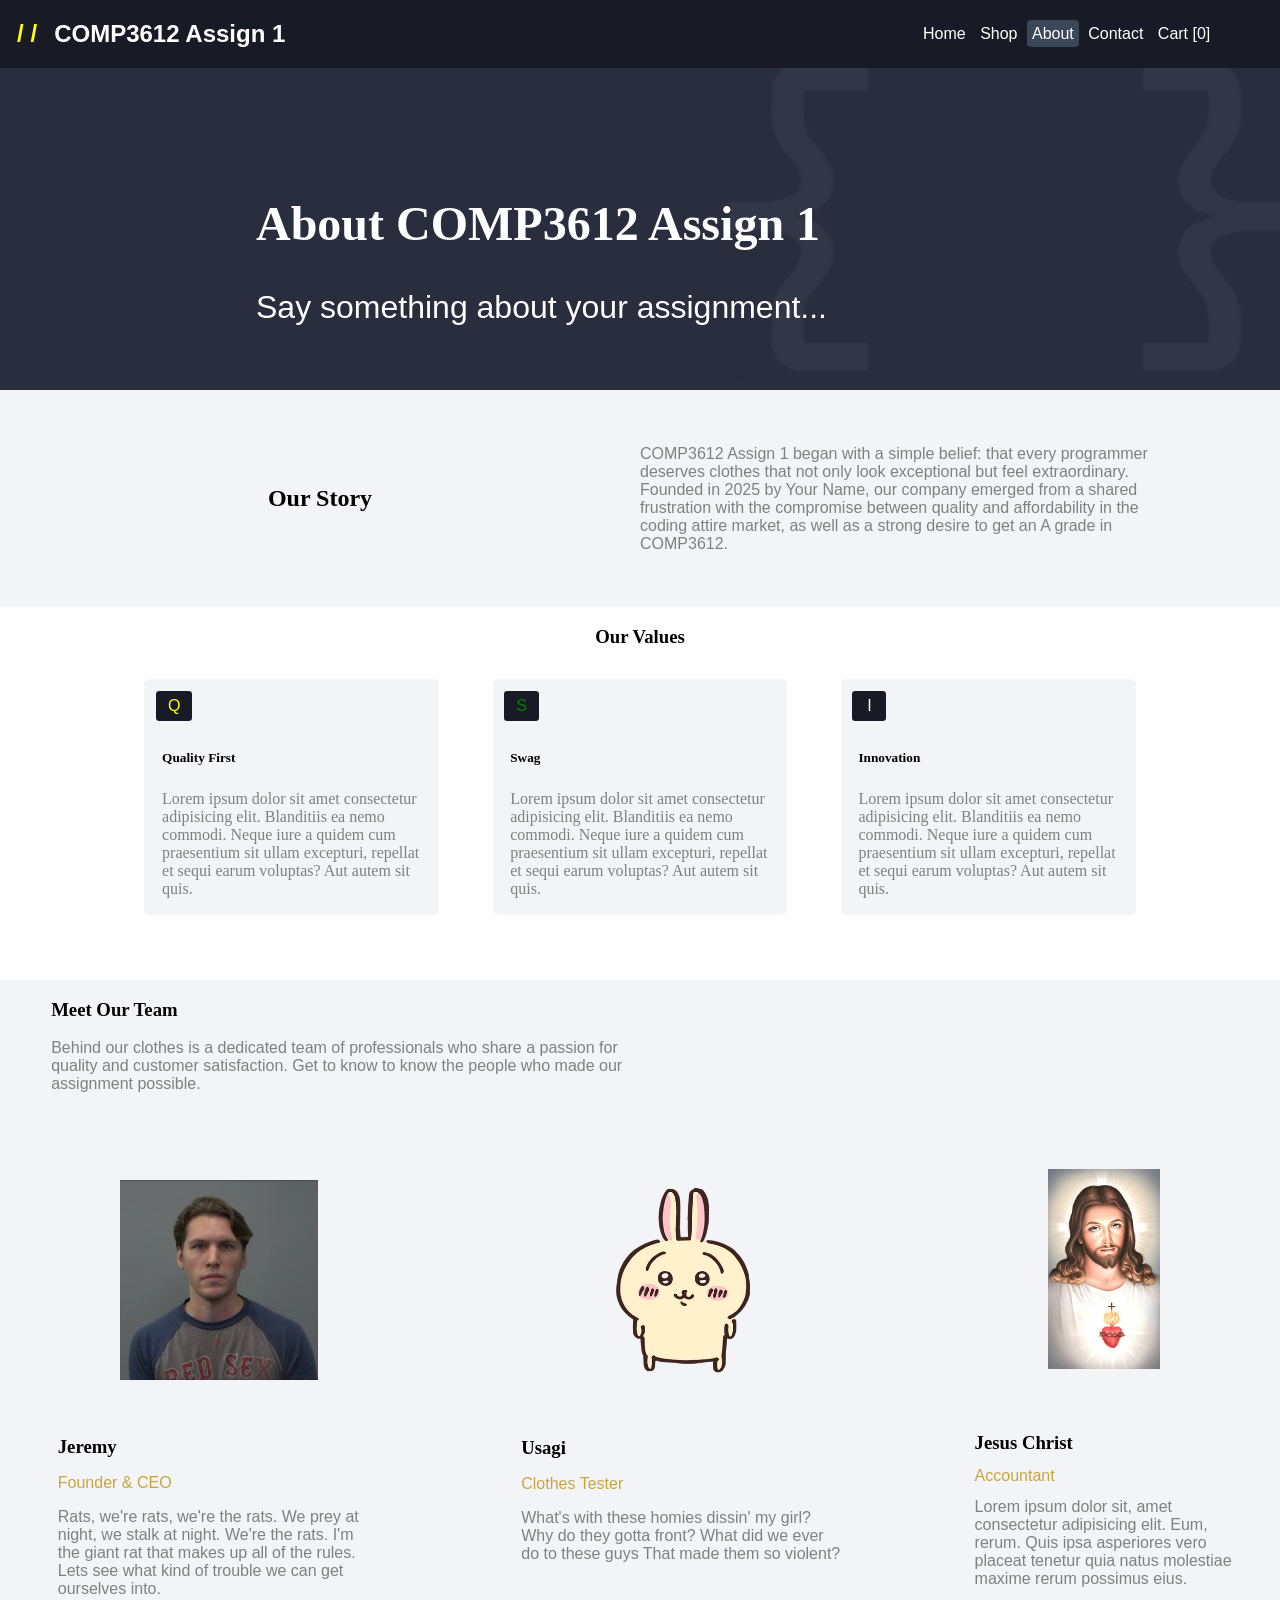
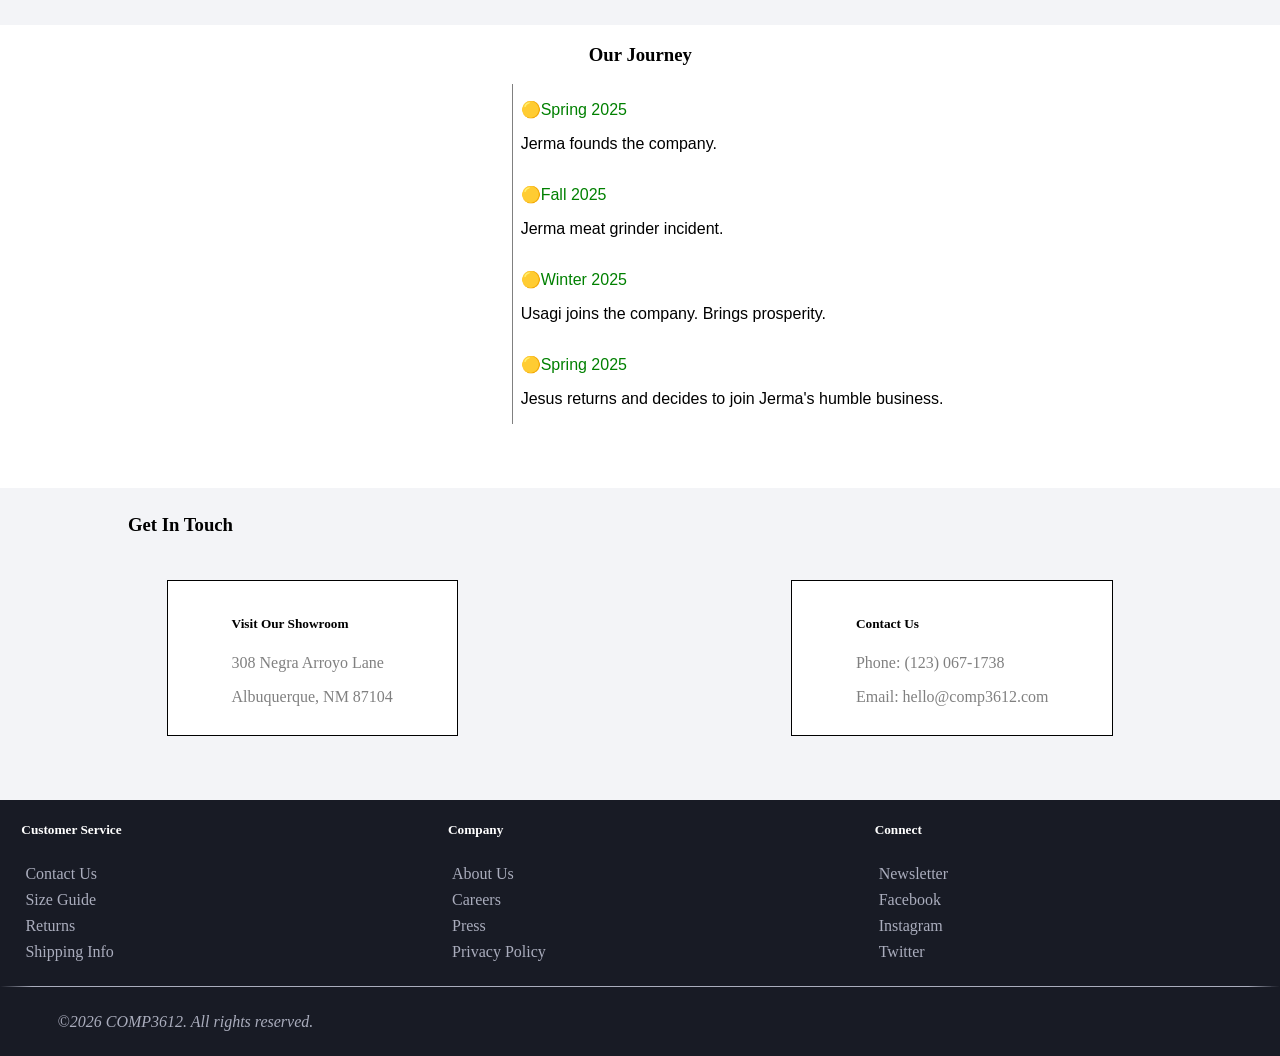
==== commit 42754bb8: "styled  get in touch" ====
--- a/pages/about.html
+++ b/pages/about.html
@@ -126,14 +126,14 @@
         
         <section class="get-in-touch">
             <h3>Get In Touch</h3>
-            <div>
+            <div class="contact-container">
                 <article>
-                    <h6>Visit Our Showroom</h6>
+                    <h5>Visit Our Showroom</h5>
                     <p>308 Negra Arroyo Lane</p>
                     <p>Albuquerque, NM 87104</p>
                 </article>
                 <article>
-                    <h6>Contact Us</h6>
+                    <h5>Contact Us</h5>
                     <p>Phone: &lpar;123&rpar; 067-1738</p>
                     <p>Email: hello@comp3612.com</p>
                 </article>
--- a/style/main.css
+++ b/style/main.css
@@ -231,6 +231,7 @@
     place-items: central;
     gap: 2%;
     background-color: #f3f4f7;
+    margin-top: 5%;
 }
 
 .team article {
@@ -281,7 +282,29 @@
     padding-left: 1%;
 }
 
-
+/*Get in touch section in about*/
+.get-in-touch {
+    background-color: #f3f4f7;
+}
+
+.get-in-touch h3 {
+     padding: 2% 40% 2% 10%;
+}
+.contact-container {
+    display: flex;
+    justify-content: space-around;
+}
+
+.contact-container article {
+    background-color: white;
+    padding: 1% 5% 1% 5%;
+    border: solid black 1px;
+    margin-bottom: 5%;
+}
+
+.contact-container article p {
+    color: grey;
+}
 
 /*Footer section*/
 .footer-links {
